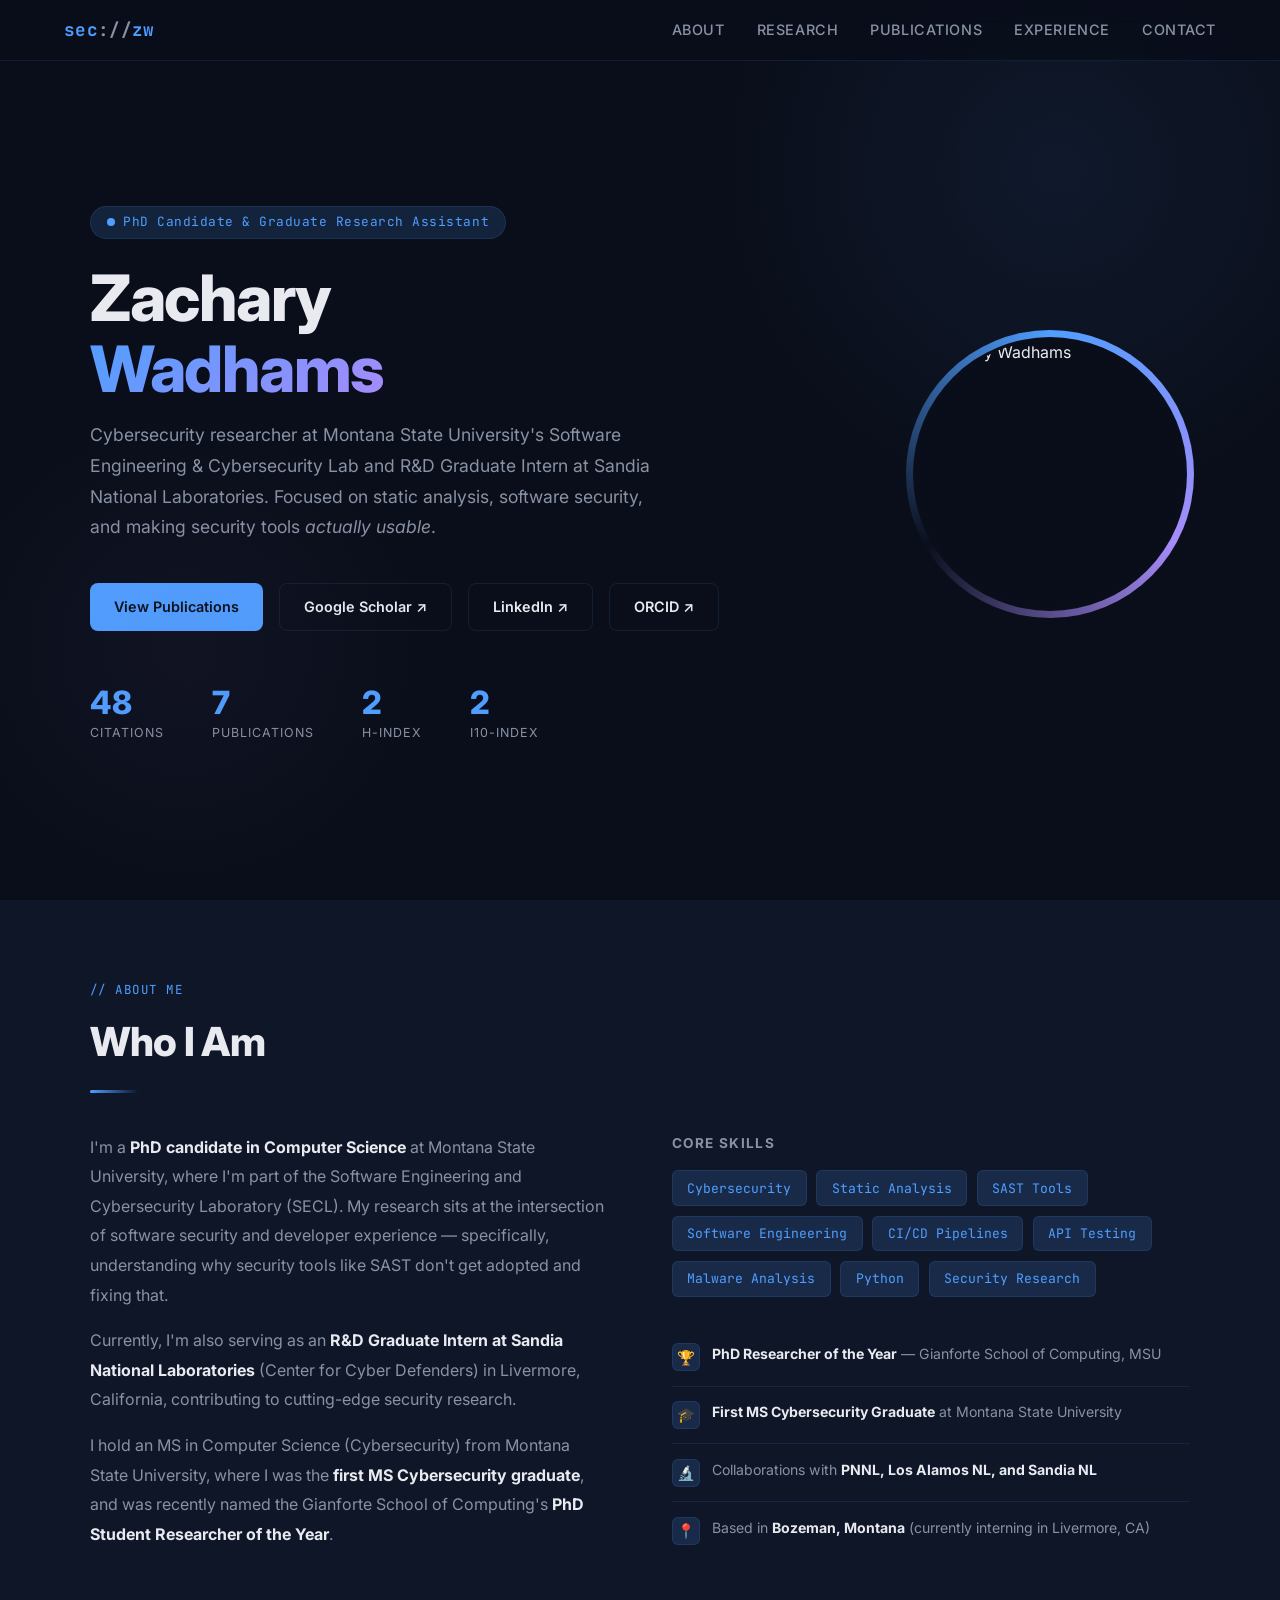
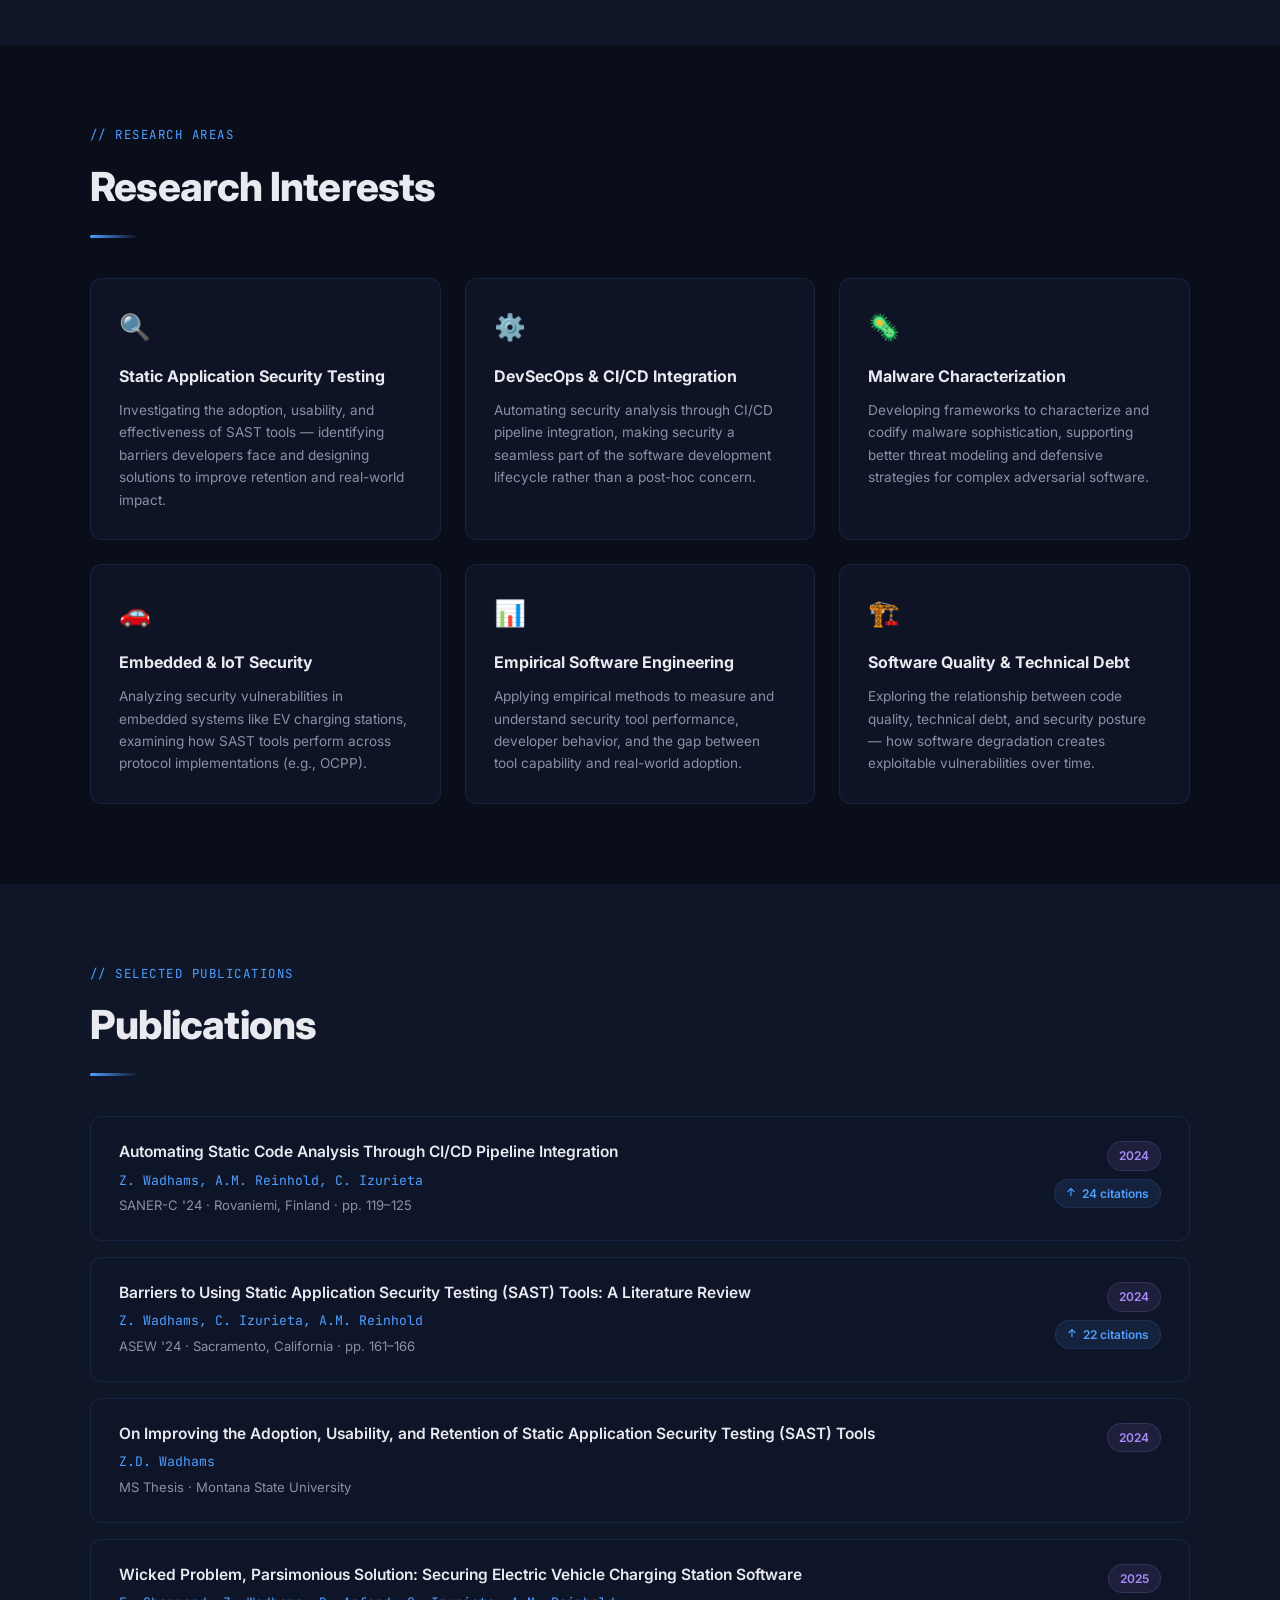
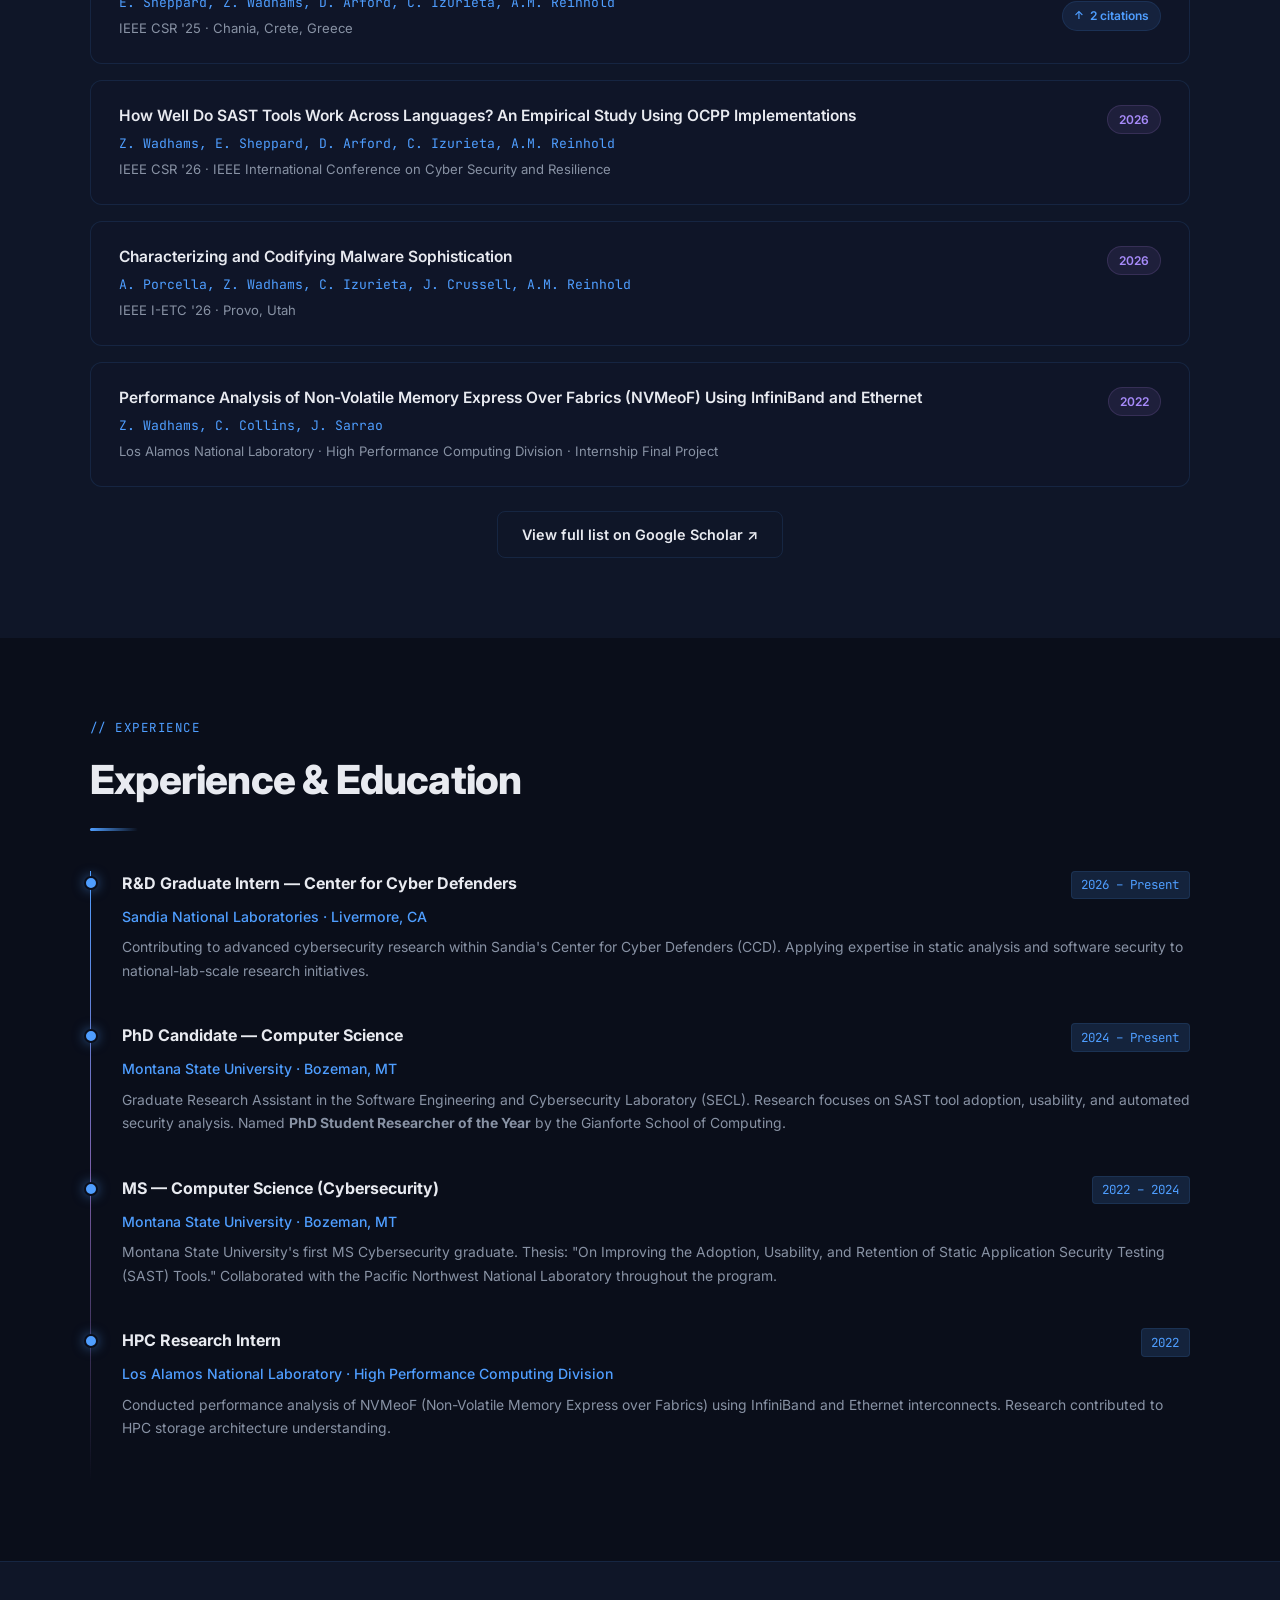
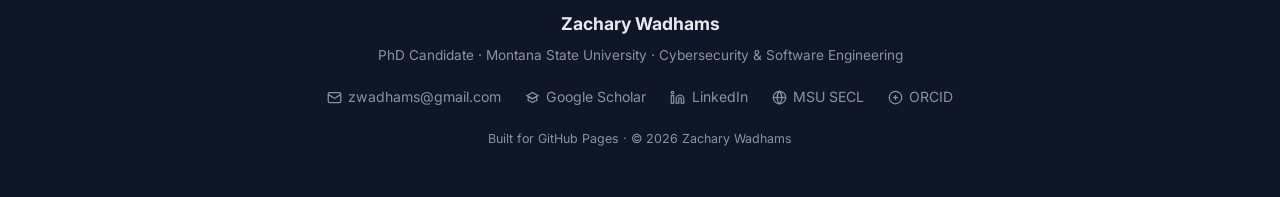
==== outputs/index.html @ 731e9919 "init" ====
<!DOCTYPE html>
<html lang="en">
<head>
  <meta charset="UTF-8" />
  <meta name="viewport" content="width=device-width, initial-scale=1.0" />
  <title>Zachary Wadhams | PhD Candidate in Cybersecurity</title>
  <link rel="preconnect" href="https://fonts.googleapis.com" />
  <link rel="preconnect" href="https://fonts.gstatic.com" crossorigin />
  <link href="https://fonts.googleapis.com/css2?family=Inter:wght@300;400;500;600;700;800&family=JetBrains+Mono:wght@400;500&display=swap" rel="stylesheet" />
  <style>
    :root {
      --bg: #0a0e1a;
      --bg2: #0f1628;
      --bg3: #141c35;
      --accent: #4f9eff;
      --accent2: #7b5ea7;
      --accent-glow: rgba(79, 158, 255, 0.15);
      --text: #e8eaf0;
      --text-muted: #8892a4;
      --border: rgba(79, 158, 255, 0.12);
      --card: rgba(15, 22, 40, 0.8);
    }

    * { margin: 0; padding: 0; box-sizing: border-box; }
    html { scroll-behavior: smooth; }

    body {
      font-family: 'Inter', sans-serif;
      background: var(--bg);
      color: var(--text);
      line-height: 1.6;
      overflow-x: hidden;
    }

    /* ── Nav ── */
    nav {
      position: fixed;
      top: 0; left: 0; right: 0;
      z-index: 100;
      display: flex;
      justify-content: space-between;
      align-items: center;
      padding: 1rem 4rem;
      background: rgba(10, 14, 26, 0.85);
      backdrop-filter: blur(12px);
      border-bottom: 1px solid var(--border);
    }

    nav .logo {
      font-weight: 700;
      font-size: 1.1rem;
      color: var(--accent);
      letter-spacing: 0.02em;
      font-family: 'JetBrains Mono', monospace;
    }

    nav .logo span { color: var(--text-muted); }

    nav ul {
      list-style: none;
      display: flex;
      gap: 2rem;
    }

    nav ul li a {
      text-decoration: none;
      color: var(--text-muted);
      font-size: 0.9rem;
      font-weight: 500;
      letter-spacing: 0.04em;
      text-transform: uppercase;
      transition: color 0.2s;
    }

    nav ul li a:hover { color: var(--accent); }

    /* ── Hero ── */
    #hero {
      min-height: 100vh;
      display: flex;
      align-items: center;
      padding: 8rem 4rem 5rem;
      position: relative;
      overflow: hidden;
    }

    #hero::before {
      content: '';
      position: absolute;
      top: -20%; right: -10%;
      width: 700px; height: 700px;
      background: radial-gradient(circle, rgba(79,158,255,0.08) 0%, transparent 70%);
      pointer-events: none;
    }

    #hero::after {
      content: '';
      position: absolute;
      bottom: 0; left: -5%;
      width: 500px; height: 500px;
      background: radial-gradient(circle, rgba(123,94,167,0.06) 0%, transparent 70%);
      pointer-events: none;
    }

    .hero-inner {
      max-width: 1100px;
      margin: 0 auto;
      width: 100%;
      display: grid;
      grid-template-columns: 1fr auto;
      gap: 5rem;
      align-items: center;
    }

    .hero-tag {
      display: inline-flex;
      align-items: center;
      gap: 0.5rem;
      background: var(--accent-glow);
      border: 1px solid var(--border);
      border-radius: 100px;
      padding: 0.35rem 1rem;
      font-size: 0.8rem;
      font-family: 'JetBrains Mono', monospace;
      color: var(--accent);
      margin-bottom: 1.5rem;
      letter-spacing: 0.04em;
    }

    .hero-tag::before {
      content: '';
      width: 8px; height: 8px;
      border-radius: 50%;
      background: var(--accent);
      animation: blink 2s infinite;
    }

    @keyframes blink {
      0%, 100% { opacity: 1; transform: scale(1); }
      50% { opacity: 0.4; transform: scale(0.75); }
    }

    h1 {
      font-size: clamp(2.8rem, 5vw, 4.5rem);
      font-weight: 800;
      line-height: 1.1;
      letter-spacing: -0.02em;
      margin-bottom: 1rem;
    }

    h1 .gradient {
      background: linear-gradient(135deg, var(--accent) 0%, #a78bfa 100%);
      -webkit-background-clip: text;
      -webkit-text-fill-color: transparent;
      background-clip: text;
    }

    .hero-sub {
      font-size: 1.1rem;
      color: var(--text-muted);
      max-width: 560px;
      margin-bottom: 2.5rem;
      line-height: 1.75;
    }

    .hero-links {
      display: flex;
      flex-wrap: wrap;
      gap: 1rem;
      margin-bottom: 3.5rem;
    }

    .btn {
      display: inline-flex;
      align-items: center;
      gap: 0.5rem;
      padding: 0.7rem 1.5rem;
      border-radius: 8px;
      font-size: 0.9rem;
      font-weight: 600;
      text-decoration: none;
      transition: all 0.2s;
      cursor: pointer;
    }

    .btn-primary {
      background: var(--accent);
      color: #0a0e1a;
    }

    .btn-primary:hover {
      background: #70b2ff;
      transform: translateY(-1px);
      box-shadow: 0 8px 24px rgba(79,158,255,0.3);
    }

    .btn-ghost {
      background: transparent;
      color: var(--text);
      border: 1px solid var(--border);
    }

    .btn-ghost:hover {
      border-color: var(--accent);
      color: var(--accent);
      transform: translateY(-1px);
    }

    .stats-row {
      display: flex;
      gap: 3rem;
      flex-wrap: wrap;
    }

    .stat { display: flex; flex-direction: column; }

    .stat-num {
      font-size: 2rem;
      font-weight: 800;
      color: var(--accent);
      line-height: 1;
    }

    .stat-label {
      font-size: 0.78rem;
      color: var(--text-muted);
      text-transform: uppercase;
      letter-spacing: 0.08em;
      margin-top: 0.25rem;
    }

    /* ── Headshot ── */
    .hero-photo-wrap {
      position: relative;
      flex-shrink: 0;
      width: 280px;
      height: 280px;
    }

    /* spinning conic gradient ring */
    .hero-photo-wrap::before {
      content: '';
      position: absolute;
      inset: -4px;
      border-radius: 50%;
      background: conic-gradient(
        from 0deg,
        var(--accent),
        #a78bfa,
        #0a0e1a,
        var(--accent)
      );
      animation: spin-ring 4s linear infinite;
      z-index: 0;
    }

    /* inner mask so the ring looks like a border */
    .hero-photo-wrap::after {
      content: '';
      position: absolute;
      inset: 3px;
      border-radius: 50%;
      background: var(--bg);
      z-index: 1;
    }

    @keyframes spin-ring {
      to { transform: rotate(360deg); }
    }

    .hero-photo-inner {
      position: absolute;
      inset: 6px;
      border-radius: 50%;
      overflow: hidden;
      z-index: 2;
    }

    .hero-photo-inner img {
      width: 100%;
      height: 100%;
      object-fit: cover;
      object-position: center top;
      display: block;
      filter: saturate(0.9) contrast(1.05);
      transition: filter 0.4s;
    }

    .hero-photo-wrap:hover .hero-photo-inner img {
      filter: saturate(1.1) contrast(1.1) brightness(1.05);
    }

    /* scanline overlay */
    .hero-photo-scanlines {
      position: absolute;
      inset: 6px;
      border-radius: 50%;
      z-index: 3;
      background: repeating-linear-gradient(
        to bottom,
        transparent,
        transparent 3px,
        rgba(0,0,0,0.06) 3px,
        rgba(0,0,0,0.06) 4px
      );
      pointer-events: none;
    }

    /* subtle corner glow */
    .hero-photo-glow {
      position: absolute;
      inset: -20px;
      border-radius: 50%;
      background: radial-gradient(circle, rgba(79,158,255,0.18) 0%, transparent 65%);
      z-index: 0;
      pointer-events: none;
    }

    /* ── Sections ── */
    section { padding: 5rem 4rem; }

    .section-inner {
      max-width: 1100px;
      margin: 0 auto;
    }

    .section-label {
      font-family: 'JetBrains Mono', monospace;
      font-size: 0.78rem;
      color: var(--accent);
      text-transform: uppercase;
      letter-spacing: 0.12em;
      margin-bottom: 0.6rem;
    }

    h2 {
      font-size: clamp(1.8rem, 3.5vw, 2.5rem);
      font-weight: 800;
      letter-spacing: -0.02em;
      margin-bottom: 1rem;
    }

    .section-divider {
      width: 48px;
      height: 3px;
      background: linear-gradient(90deg, var(--accent), transparent);
      border-radius: 2px;
      margin-bottom: 2.5rem;
    }

    /* ── About ── */
    #about { background: var(--bg2); }

    .about-grid {
      display: grid;
      grid-template-columns: 1fr 1fr;
      gap: 4rem;
      align-items: start;
    }

    .about-text p {
      color: var(--text-muted);
      line-height: 1.85;
      margin-bottom: 1rem;
    }

    .about-text p strong { color: var(--text); }

    .about-skills h3 {
      font-size: 0.85rem;
      text-transform: uppercase;
      letter-spacing: 0.1em;
      color: var(--text-muted);
      margin-bottom: 1rem;
    }

    .skill-tags {
      display: flex;
      flex-wrap: wrap;
      gap: 0.6rem;
    }

    .skill-tag {
      background: var(--accent-glow);
      border: 1px solid var(--border);
      border-radius: 6px;
      padding: 0.4rem 0.9rem;
      font-size: 0.82rem;
      color: var(--accent);
      font-family: 'JetBrains Mono', monospace;
    }

    .about-achievements { margin-top: 2rem; }

    .achievement {
      display: flex;
      align-items: flex-start;
      gap: 0.75rem;
      padding: 0.9rem 0;
      border-bottom: 1px solid var(--border);
    }

    .achievement:last-child { border-bottom: none; }

    .achievement-icon {
      width: 28px; height: 28px;
      border-radius: 6px;
      background: var(--accent-glow);
      border: 1px solid var(--border);
      display: flex;
      align-items: center;
      justify-content: center;
      flex-shrink: 0;
      font-size: 0.9rem;
    }

    .achievement p {
      font-size: 0.88rem;
      color: var(--text-muted);
      line-height: 1.5;
      margin: 0 !important;
    }

    .achievement p strong { color: var(--text); }

    /* ── Research ── */
    #research { background: var(--bg); }

    .research-grid {
      display: grid;
      grid-template-columns: repeat(3, 1fr);
      gap: 1.5rem;
    }

    .research-card {
      background: var(--card);
      border: 1px solid var(--border);
      border-radius: 12px;
      padding: 1.75rem;
      transition: all 0.25s;
      position: relative;
      overflow: hidden;
    }

    .research-card::before {
      content: '';
      position: absolute;
      top: 0; left: 0; right: 0;
      height: 2px;
      background: linear-gradient(90deg, var(--accent), var(--accent2));
      opacity: 0;
      transition: opacity 0.25s;
    }

    .research-card:hover {
      border-color: rgba(79,158,255,0.3);
      transform: translateY(-3px);
      box-shadow: 0 12px 32px rgba(0,0,0,0.3);
    }

    .research-card:hover::before { opacity: 1; }

    .research-icon { font-size: 1.6rem; margin-bottom: 1rem; }

    .research-card h3 {
      font-size: 1rem;
      font-weight: 700;
      margin-bottom: 0.6rem;
    }

    .research-card p {
      font-size: 0.85rem;
      color: var(--text-muted);
      line-height: 1.65;
    }

    /* ── Publications ── */
    #publications { background: var(--bg2); }

    .pub-list { display: flex; flex-direction: column; gap: 1rem; }

    .pub-card {
      background: var(--card);
      border: 1px solid var(--border);
      border-radius: 12px;
      padding: 1.5rem 1.75rem;
      display: grid;
      grid-template-columns: 1fr auto;
      gap: 1rem;
      align-items: start;
      transition: all 0.2s;
    }

    .pub-card:hover {
      border-color: rgba(79,158,255,0.3);
      transform: translateX(4px);
    }

    .pub-title {
      font-size: 0.97rem;
      font-weight: 600;
      margin-bottom: 0.4rem;
      line-height: 1.4;
    }

    .pub-authors {
      font-size: 0.82rem;
      color: var(--accent);
      margin-bottom: 0.3rem;
      font-family: 'JetBrains Mono', monospace;
    }

    .pub-venue { font-size: 0.82rem; color: var(--text-muted); }

    .pub-badges {
      display: flex;
      flex-direction: column;
      align-items: flex-end;
      gap: 0.5rem;
    }

    .badge {
      display: inline-flex;
      align-items: center;
      gap: 0.35rem;
      padding: 0.25rem 0.7rem;
      border-radius: 100px;
      font-size: 0.75rem;
      font-weight: 600;
      white-space: nowrap;
    }

    .badge-year {
      background: rgba(123,94,167,0.15);
      border: 1px solid rgba(123,94,167,0.25);
      color: #a78bfa;
    }

    .badge-cite {
      background: rgba(79,158,255,0.1);
      border: 1px solid var(--border);
      color: var(--accent);
    }

    .badge-cite::before { content: '↑'; font-size: 0.7rem; }

    /* ── Experience ── */
    #experience { background: var(--bg); }

    .timeline { position: relative; padding-left: 2rem; }

    .timeline::before {
      content: '';
      position: absolute;
      left: 0; top: 0; bottom: 0;
      width: 1px;
      background: linear-gradient(180deg, var(--accent), var(--accent2), transparent);
    }

    .timeline-item { position: relative; padding-bottom: 2.5rem; }

    .timeline-item::before {
      content: '';
      position: absolute;
      left: -2.35rem;
      top: 0.35rem;
      width: 10px; height: 10px;
      border-radius: 50%;
      background: var(--accent);
      border: 2px solid var(--bg);
      box-shadow: 0 0 12px rgba(79,158,255,0.5);
    }

    .timeline-header {
      display: flex;
      align-items: flex-start;
      justify-content: space-between;
      flex-wrap: wrap;
      gap: 0.5rem;
      margin-bottom: 0.4rem;
    }

    .timeline-title { font-size: 1rem; font-weight: 700; }

    .timeline-period {
      font-size: 0.78rem;
      font-family: 'JetBrains Mono', monospace;
      color: var(--accent);
      background: var(--accent-glow);
      border: 1px solid var(--border);
      padding: 0.2rem 0.6rem;
      border-radius: 4px;
    }

    .timeline-org {
      font-size: 0.88rem;
      color: var(--accent);
      margin-bottom: 0.5rem;
      font-weight: 500;
    }

    .timeline-desc {
      font-size: 0.87rem;
      color: var(--text-muted);
      line-height: 1.7;
    }

    /* ── Footer ── */
    footer {
      background: var(--bg2);
      border-top: 1px solid var(--border);
      padding: 3rem 4rem;
      text-align: center;
    }

    .footer-inner { max-width: 1100px; margin: 0 auto; }

    .footer-name {
      font-size: 1.1rem;
      font-weight: 700;
      margin-bottom: 0.4rem;
    }

    .footer-links {
      display: flex;
      justify-content: center;
      gap: 1.5rem;
      margin: 1.25rem 0;
      flex-wrap: wrap;
    }

    .footer-links a {
      text-decoration: none;
      color: var(--text-muted);
      font-size: 0.88rem;
      display: flex;
      align-items: center;
      gap: 0.4rem;
      transition: color 0.2s;
    }

    .footer-links a:hover { color: var(--accent); }

    .footer-copy {
      font-size: 0.78rem;
      color: var(--text-muted);
      margin-top: 1rem;
    }

    /* ── Responsive ── */
    @media (max-width: 1000px) {
      .hero-inner { grid-template-columns: 1fr; }
      .hero-photo-wrap { display: none; }
    }

    @media (max-width: 900px) {
      nav { padding: 1rem 1.5rem; }
      nav ul { gap: 1.2rem; }
      section, #hero { padding: 4rem 1.5rem; }
      footer { padding: 2.5rem 1.5rem; }
      .about-grid { grid-template-columns: 1fr; gap: 2rem; }
      .research-grid { grid-template-columns: 1fr 1fr; }
      .pub-card { grid-template-columns: 1fr; }
      .pub-badges { flex-direction: row; }
    }

    @media (max-width: 600px) {
      nav ul { display: none; }
      h1 { font-size: 2.4rem; }
      .research-grid { grid-template-columns: 1fr; }
      .stats-row { gap: 1.5rem; }
    }
  </style>
</head>
<body>

<!-- ── Nav ── -->
<nav>
  <div class="logo">sec<span>://</span>zw</div>
  <ul>
    <li><a href="#about">About</a></li>
    <li><a href="#research">Research</a></li>
    <li><a href="#publications">Publications</a></li>
    <li><a href="#experience">Experience</a></li>
    <li><a href="mailto:zwadhams@gmail.com">Contact</a></li>
  </ul>
</nav>

<!-- ── Hero ── -->
<section id="hero">
  <div class="hero-inner">
    <div class="hero-content">
      <div class="hero-tag">PhD Candidate &amp; Graduate Research Assistant</div>
      <h1>
        Zachary<br />
        <span class="gradient">Wadhams</span>
      </h1>
      <p class="hero-sub">
        Cybersecurity researcher at Montana State University's Software Engineering &amp; Cybersecurity Lab
        and R&amp;D Graduate Intern at Sandia National Laboratories.
        Focused on static analysis, software security, and making security tools <em>actually usable</em>.
      </p>
      <div class="hero-links">
        <a class="btn btn-primary" href="#publications">View Publications</a>
        <a class="btn btn-ghost" href="https://scholar.google.com/citations?user=fcOP0tgAAAAJ&hl=en" target="_blank" rel="noopener">Google Scholar ↗</a>
        <a class="btn btn-ghost" href="https://www.linkedin.com/in/zachary-wadhams-452305192/" target="_blank" rel="noopener">LinkedIn ↗</a>
        <a class="btn btn-ghost" href="https://orcid.org/0000-0001-6457-0975" target="_blank" rel="noopener">ORCID ↗</a>
      </div>
      <div class="stats-row">
        <div class="stat">
          <span class="stat-num" id="stat-citations">48</span>
          <span class="stat-label">Citations</span>
        </div>
        <div class="stat">
          <span class="stat-num">7</span>
          <span class="stat-label">Publications</span>
        </div>
        <div class="stat">
          <span class="stat-num" id="stat-hindex">2</span>
          <span class="stat-label">h-index</span>
        </div>
        <div class="stat">
          <span class="stat-num" id="stat-i10">2</span>
          <span class="stat-label">i10-index</span>
        </div>
      </div>
    </div>

    <!-- Headshot -->
    <div class="hero-photo-wrap">
      <div class="hero-photo-glow"></div>
      <div class="hero-photo-inner">
        <img src="headshot.jpg" alt="Zachary Wadhams" />
      </div>
      <div class="hero-photo-scanlines"></div>
    </div>
  </div>
</section>

<!-- ── About ── -->
<section id="about">
  <div class="section-inner">
    <div class="section-label">// about me</div>
    <h2>Who I Am</h2>
    <div class="section-divider"></div>
    <div class="about-grid">
      <div class="about-text">
        <p>
          I'm a <strong>PhD candidate in Computer Science</strong> at Montana State University,
          where I'm part of the Software Engineering and Cybersecurity Laboratory (SECL).
          My research sits at the intersection of software security and developer experience —
          specifically, understanding why security tools like SAST don't get adopted and fixing that.
        </p>
        <p>
          Currently, I'm also serving as an <strong>R&amp;D Graduate Intern at Sandia National
          Laboratories</strong> (Center for Cyber Defenders) in Livermore, California, contributing
          to cutting-edge security research.
        </p>
        <p>
          I hold an MS in Computer Science (Cybersecurity) from Montana State University, where I was
          the <strong>first MS Cybersecurity graduate</strong>, and was recently named the
          Gianforte School of Computing's <strong>PhD Student Researcher of the Year</strong>.
        </p>
      </div>
      <div>
        <div class="about-skills">
          <h3>Core Skills</h3>
          <div class="skill-tags">
            <span class="skill-tag">Cybersecurity</span>
            <span class="skill-tag">Static Analysis</span>
            <span class="skill-tag">SAST Tools</span>
            <span class="skill-tag">Software Engineering</span>
            <span class="skill-tag">CI/CD Pipelines</span>
            <span class="skill-tag">API Testing</span>
            <span class="skill-tag">Malware Analysis</span>
            <span class="skill-tag">Python</span>
            <span class="skill-tag">Security Research</span>
          </div>
        </div>
        <div class="about-achievements">
          <div class="achievement">
            <div class="achievement-icon">🏆</div>
            <p><strong>PhD Researcher of the Year</strong> — Gianforte School of Computing, MSU</p>
          </div>
          <div class="achievement">
            <div class="achievement-icon">🎓</div>
            <p><strong>First MS Cybersecurity Graduate</strong> at Montana State University</p>
          </div>
          <div class="achievement">
            <div class="achievement-icon">🔬</div>
            <p>Collaborations with <strong>PNNL, Los Alamos NL, and Sandia NL</strong></p>
          </div>
          <div class="achievement">
            <div class="achievement-icon">📍</div>
            <p>Based in <strong>Bozeman, Montana</strong> (currently interning in Livermore, CA)</p>
          </div>
        </div>
      </div>
    </div>
  </div>
</section>

<!-- ── Research ── -->
<section id="research">
  <div class="section-inner">
    <div class="section-label">// research areas</div>
    <h2>Research Interests</h2>
    <div class="section-divider"></div>
    <div class="research-grid">
      <div class="research-card">
        <div class="research-icon">🔍</div>
        <h3>Static Application Security Testing</h3>
        <p>Investigating the adoption, usability, and effectiveness of SAST tools — identifying barriers
        developers face and designing solutions to improve retention and real-world impact.</p>
      </div>
      <div class="research-card">
        <div class="research-icon">⚙️</div>
        <h3>DevSecOps &amp; CI/CD Integration</h3>
        <p>Automating security analysis through CI/CD pipeline integration, making security a seamless
        part of the software development lifecycle rather than a post-hoc concern.</p>
      </div>
      <div class="research-card">
        <div class="research-icon">🦠</div>
        <h3>Malware Characterization</h3>
        <p>Developing frameworks to characterize and codify malware sophistication, supporting better
        threat modeling and defensive strategies for complex adversarial software.</p>
      </div>
      <div class="research-card">
        <div class="research-icon">🚗</div>
        <h3>Embedded &amp; IoT Security</h3>
        <p>Analyzing security vulnerabilities in embedded systems like EV charging stations, examining
        how SAST tools perform across protocol implementations (e.g., OCPP).</p>
      </div>
      <div class="research-card">
        <div class="research-icon">📊</div>
        <h3>Empirical Software Engineering</h3>
        <p>Applying empirical methods to measure and understand security tool performance, developer
        behavior, and the gap between tool capability and real-world adoption.</p>
      </div>
      <div class="research-card">
        <div class="research-icon">🏗️</div>
        <h3>Software Quality &amp; Technical Debt</h3>
        <p>Exploring the relationship between code quality, technical debt, and security posture —
        how software degradation creates exploitable vulnerabilities over time.</p>
      </div>
    </div>
  </div>
</section>

<!-- ── Publications ── -->
<section id="publications">
  <div class="section-inner">
    <div class="section-label">// selected publications</div>
    <h2>Publications</h2>
    <div class="section-divider"></div>
    <div class="pub-list">

      <div class="pub-card">
        <div>
          <div class="pub-title">Automating Static Code Analysis Through CI/CD Pipeline Integration</div>
          <div class="pub-authors">Z. Wadhams, A.M. Reinhold, C. Izurieta</div>
          <div class="pub-venue">SANER-C '24 · Rovaniemi, Finland · pp. 119–125</div>
        </div>
        <div class="pub-badges">
          <span class="badge badge-year">2024</span>
          <span class="badge badge-cite" id="cite-0">24 citations</span>
        </div>
      </div>

      <div class="pub-card">
        <div>
          <div class="pub-title">Barriers to Using Static Application Security Testing (SAST) Tools: A Literature Review</div>
          <div class="pub-authors">Z. Wadhams, C. Izurieta, A.M. Reinhold</div>
          <div class="pub-venue">ASEW '24 · Sacramento, California · pp. 161–166</div>
        </div>
        <div class="pub-badges">
          <span class="badge badge-year">2024</span>
          <span class="badge badge-cite" id="cite-1">22 citations</span>
        </div>
      </div>

      <div class="pub-card">
        <div>
          <div class="pub-title">On Improving the Adoption, Usability, and Retention of Static Application Security Testing (SAST) Tools</div>
          <div class="pub-authors">Z.D. Wadhams</div>
          <div class="pub-venue">MS Thesis · Montana State University</div>
        </div>
        <div class="pub-badges">
          <span class="badge badge-year">2024</span>
        </div>
      </div>

      <div class="pub-card">
        <div>
          <div class="pub-title">Wicked Problem, Parsimonious Solution: Securing Electric Vehicle Charging Station Software</div>
          <div class="pub-authors">E. Sheppard, Z. Wadhams, D. Arford, C. Izurieta, A.M. Reinhold</div>
          <div class="pub-venue">IEEE CSR '25 · Chania, Crete, Greece</div>
        </div>
        <div class="pub-badges">
          <span class="badge badge-year">2025</span>
          <span class="badge badge-cite" id="cite-2">2 citations</span>
        </div>
      </div>

      <div class="pub-card">
        <div>
          <div class="pub-title">How Well Do SAST Tools Work Across Languages? An Empirical Study Using OCPP Implementations</div>
          <div class="pub-authors">Z. Wadhams, E. Sheppard, D. Arford, C. Izurieta, A.M. Reinhold</div>
          <div class="pub-venue">IEEE CSR '26 · IEEE International Conference on Cyber Security and Resilience</div>
        </div>
        <div class="pub-badges">
          <span class="badge badge-year">2026</span>
        </div>
      </div>

      <div class="pub-card">
        <div>
          <div class="pub-title">Characterizing and Codifying Malware Sophistication</div>
          <div class="pub-authors">A. Porcella, Z. Wadhams, C. Izurieta, J. Crussell, A.M. Reinhold</div>
          <div class="pub-venue">IEEE I-ETC '26 · Provo, Utah</div>
        </div>
        <div class="pub-badges">
          <span class="badge badge-year">2026</span>
        </div>
      </div>

      <div class="pub-card">
        <div>
          <div class="pub-title">Performance Analysis of Non-Volatile Memory Express Over Fabrics (NVMeoF) Using InfiniBand and Ethernet</div>
          <div class="pub-authors">Z. Wadhams, C. Collins, J. Sarrao</div>
          <div class="pub-venue">Los Alamos National Laboratory · High Performance Computing Division · Internship Final Project</div>
        </div>
        <div class="pub-badges">
          <span class="badge badge-year">2022</span>
        </div>
      </div>

    </div>
    <div style="margin-top:1.5rem; text-align:center;">
      <a class="btn btn-ghost" href="https://scholar.google.com/citations?user=fcOP0tgAAAAJ&hl=en" target="_blank" rel="noopener">
        View full list on Google Scholar ↗
      </a>
    </div>
  </div>
</section>

<!-- ── Experience ── -->
<section id="experience">
  <div class="section-inner">
    <div class="section-label">// experience</div>
    <h2>Experience &amp; Education</h2>
    <div class="section-divider"></div>
    <div class="timeline">

      <div class="timeline-item">
        <div class="timeline-header">
          <div class="timeline-title">R&amp;D Graduate Intern — Center for Cyber Defenders</div>
          <div class="timeline-period">2026 – Present</div>
        </div>
        <div class="timeline-org">Sandia National Laboratories · Livermore, CA</div>
        <div class="timeline-desc">
          Contributing to advanced cybersecurity research within Sandia's Center for Cyber Defenders (CCD).
          Applying expertise in static analysis and software security to national-lab-scale research initiatives.
        </div>
      </div>

      <div class="timeline-item">
        <div class="timeline-header">
          <div class="timeline-title">PhD Candidate — Computer Science</div>
          <div class="timeline-period">2024 – Present</div>
        </div>
        <div class="timeline-org">Montana State University · Bozeman, MT</div>
        <div class="timeline-desc">
          Graduate Research Assistant in the Software Engineering and Cybersecurity Laboratory (SECL).
          Research focuses on SAST tool adoption, usability, and automated security analysis.
          Named <strong>PhD Student Researcher of the Year</strong> by the Gianforte School of Computing.
        </div>
      </div>

      <div class="timeline-item">
        <div class="timeline-header">
          <div class="timeline-title">MS — Computer Science (Cybersecurity)</div>
          <div class="timeline-period">2022 – 2024</div>
        </div>
        <div class="timeline-org">Montana State University · Bozeman, MT</div>
        <div class="timeline-desc">
          Montana State University's first MS Cybersecurity graduate. Thesis: "On Improving the Adoption,
          Usability, and Retention of Static Application Security Testing (SAST) Tools."
          Collaborated with the Pacific Northwest National Laboratory throughout the program.
        </div>
      </div>

      <div class="timeline-item">
        <div class="timeline-header">
          <div class="timeline-title">HPC Research Intern</div>
          <div class="timeline-period">2022</div>
        </div>
        <div class="timeline-org">Los Alamos National Laboratory · High Performance Computing Division</div>
        <div class="timeline-desc">
          Conducted performance analysis of NVMeoF (Non-Volatile Memory Express over Fabrics) using
          InfiniBand and Ethernet interconnects. Research contributed to HPC storage architecture understanding.
        </div>
      </div>

    </div>
  </div>
</section>

<!-- ── Footer ── -->
<footer>
  <div class="footer-inner">
    <div class="footer-name">Zachary Wadhams</div>
    <p style="font-size:0.85rem; color:var(--text-muted);">PhD Candidate · Montana State University · Cybersecurity &amp; Software Engineering</p>
    <div class="footer-links">
      <a href="mailto:zwadhams@gmail.com">
        <svg width="15" height="15" viewBox="0 0 24 24" fill="none" stroke="currentColor" stroke-width="2"><rect x="2" y="4" width="20" height="16" rx="2"/><path d="m22 7-8.97 5.7a1.94 1.94 0 0 1-2.06 0L2 7"/></svg>
        zwadhams@gmail.com
      </a>
      <a href="https://scholar.google.com/citations?user=fcOP0tgAAAAJ&hl=en" target="_blank" rel="noopener">
        <svg width="15" height="15" viewBox="0 0 24 24" fill="none" stroke="currentColor" stroke-width="2"><path d="M12 14l9-5-9-5-9 5 9 5z"/><path d="M12 14l6.16-3.422a12.083 12.083 0 01.665 6.479A11.952 11.952 0 0012 20.055a11.952 11.952 0 00-6.824-2.998 12.078 12.078 0 01.665-6.479L12 14z"/></svg>
        Google Scholar
      </a>
      <a href="https://www.linkedin.com/in/zachary-wadhams-452305192/" target="_blank" rel="noopener">
        <svg width="15" height="15" viewBox="0 0 24 24" fill="none" stroke="currentColor" stroke-width="2"><path d="M16 8a6 6 0 0 1 6 6v7h-4v-7a2 2 0 0 0-2-2 2 2 0 0 0-2 2v7h-4v-7a6 6 0 0 1 6-6z"/><rect x="2" y="9" width="4" height="12"/><circle cx="4" cy="4" r="2"/></svg>
        LinkedIn
      </a>
      <a href="https://www.montana.edu/cyber/index.html" target="_blank" rel="noopener">
        <svg width="15" height="15" viewBox="0 0 24 24" fill="none" stroke="currentColor" stroke-width="2"><circle cx="12" cy="12" r="10"/><line x1="2" y1="12" x2="22" y2="12"/><path d="M12 2a15.3 15.3 0 0 1 4 10 15.3 15.3 0 0 1-4 10 15.3 15.3 0 0 1-4-10 15.3 15.3 0 0 1 4-10z"/></svg>
        MSU SECL
      </a>
      <a href="https://orcid.org/0000-0001-6457-0975" target="_blank" rel="noopener">
        <svg width="15" height="15" viewBox="0 0 24 24" fill="none" stroke="currentColor" stroke-width="2"><circle cx="12" cy="12" r="10"/><line x1="12" y1="8" x2="12" y2="16"/><line x1="8" y1="12" x2="16" y2="12"/></svg>
        ORCID
      </a>
    </div>
    <div class="footer-copy">Built for GitHub Pages · © 2026 Zachary Wadhams</div>
  </div>
</footer>

</body>
</html>
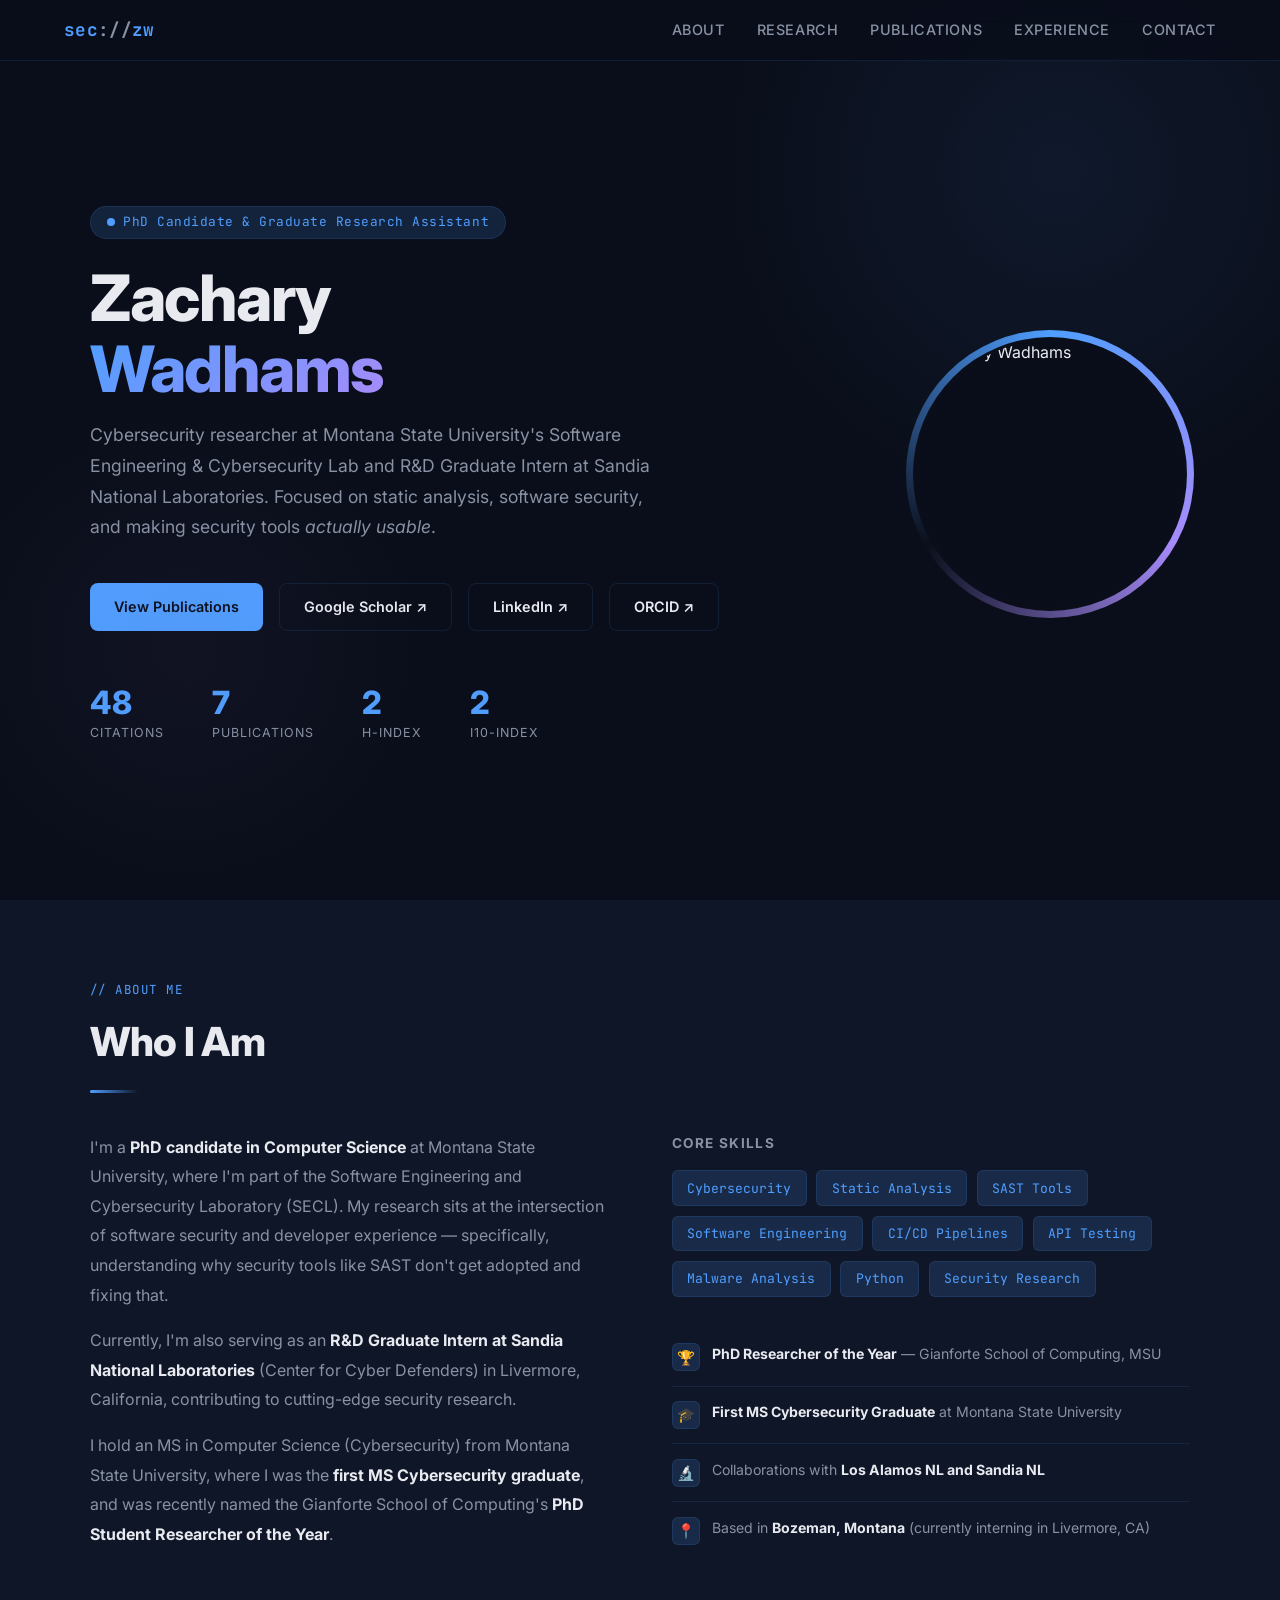
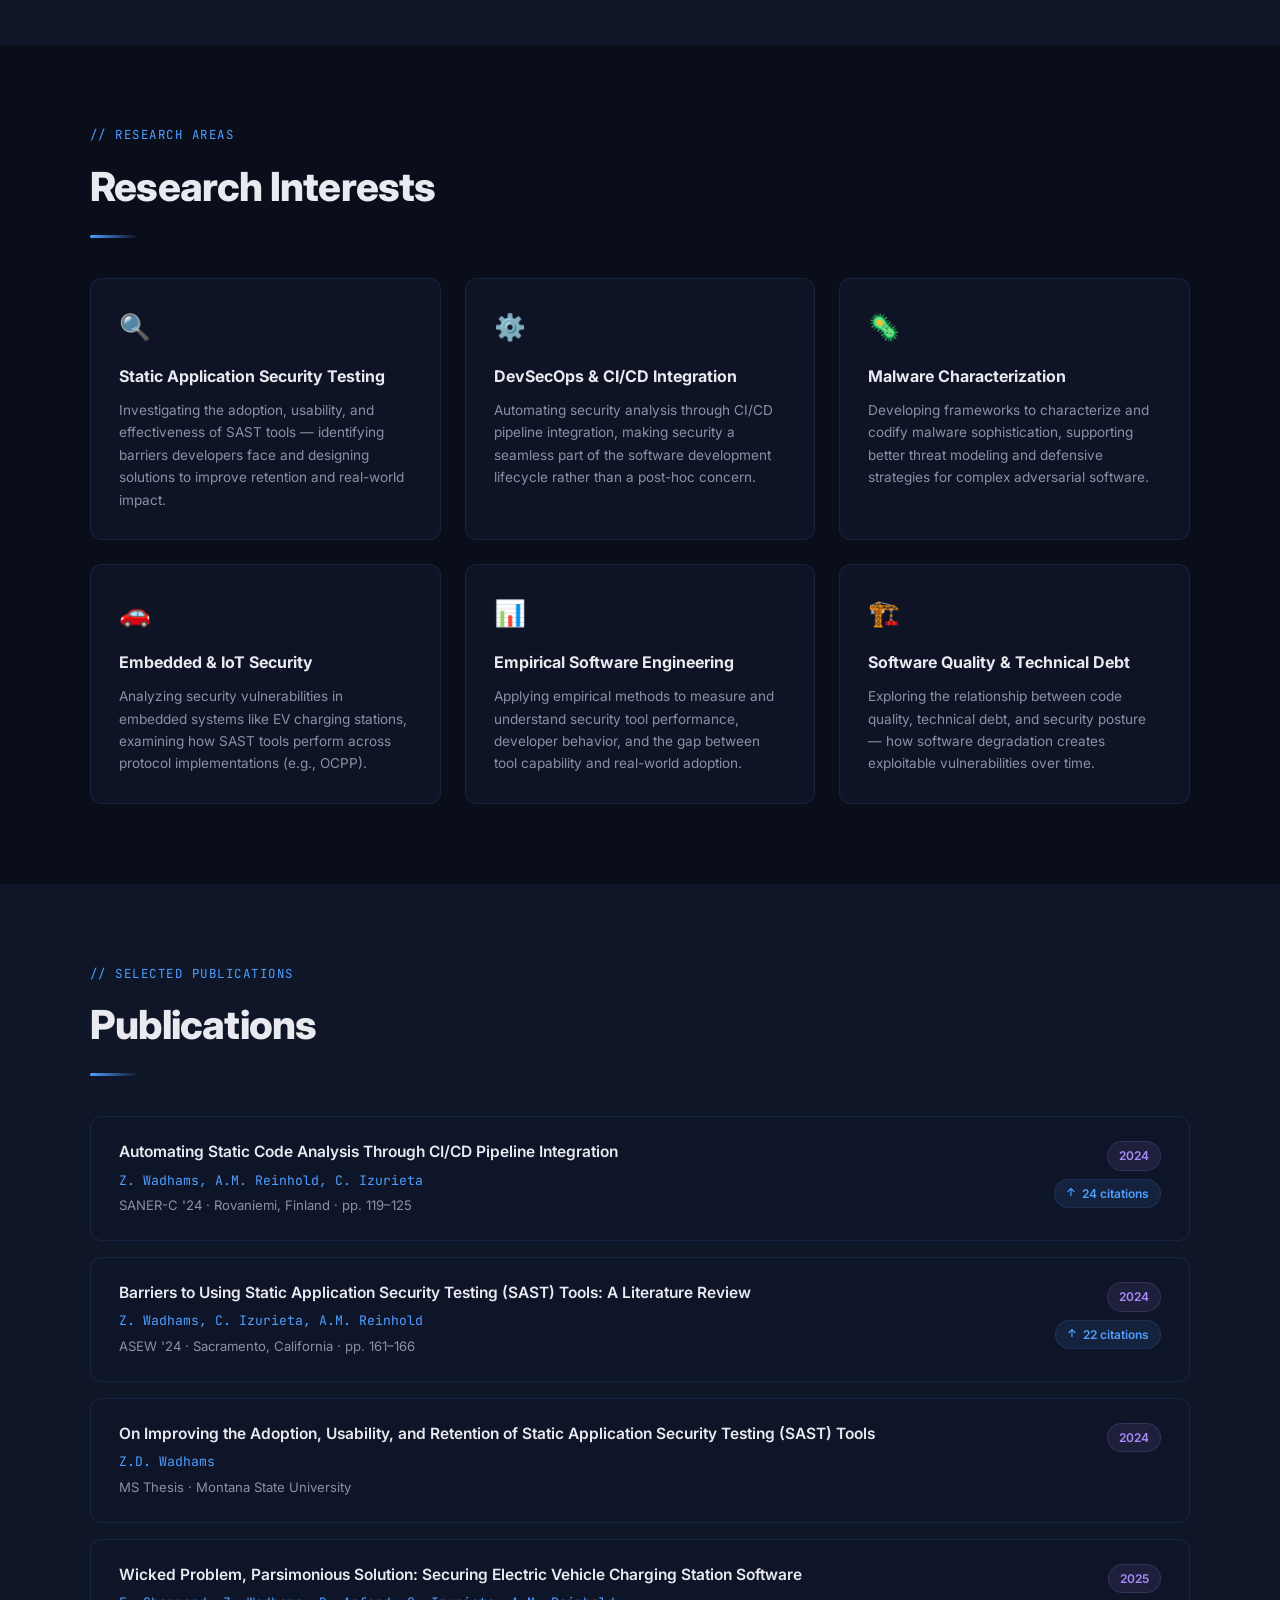
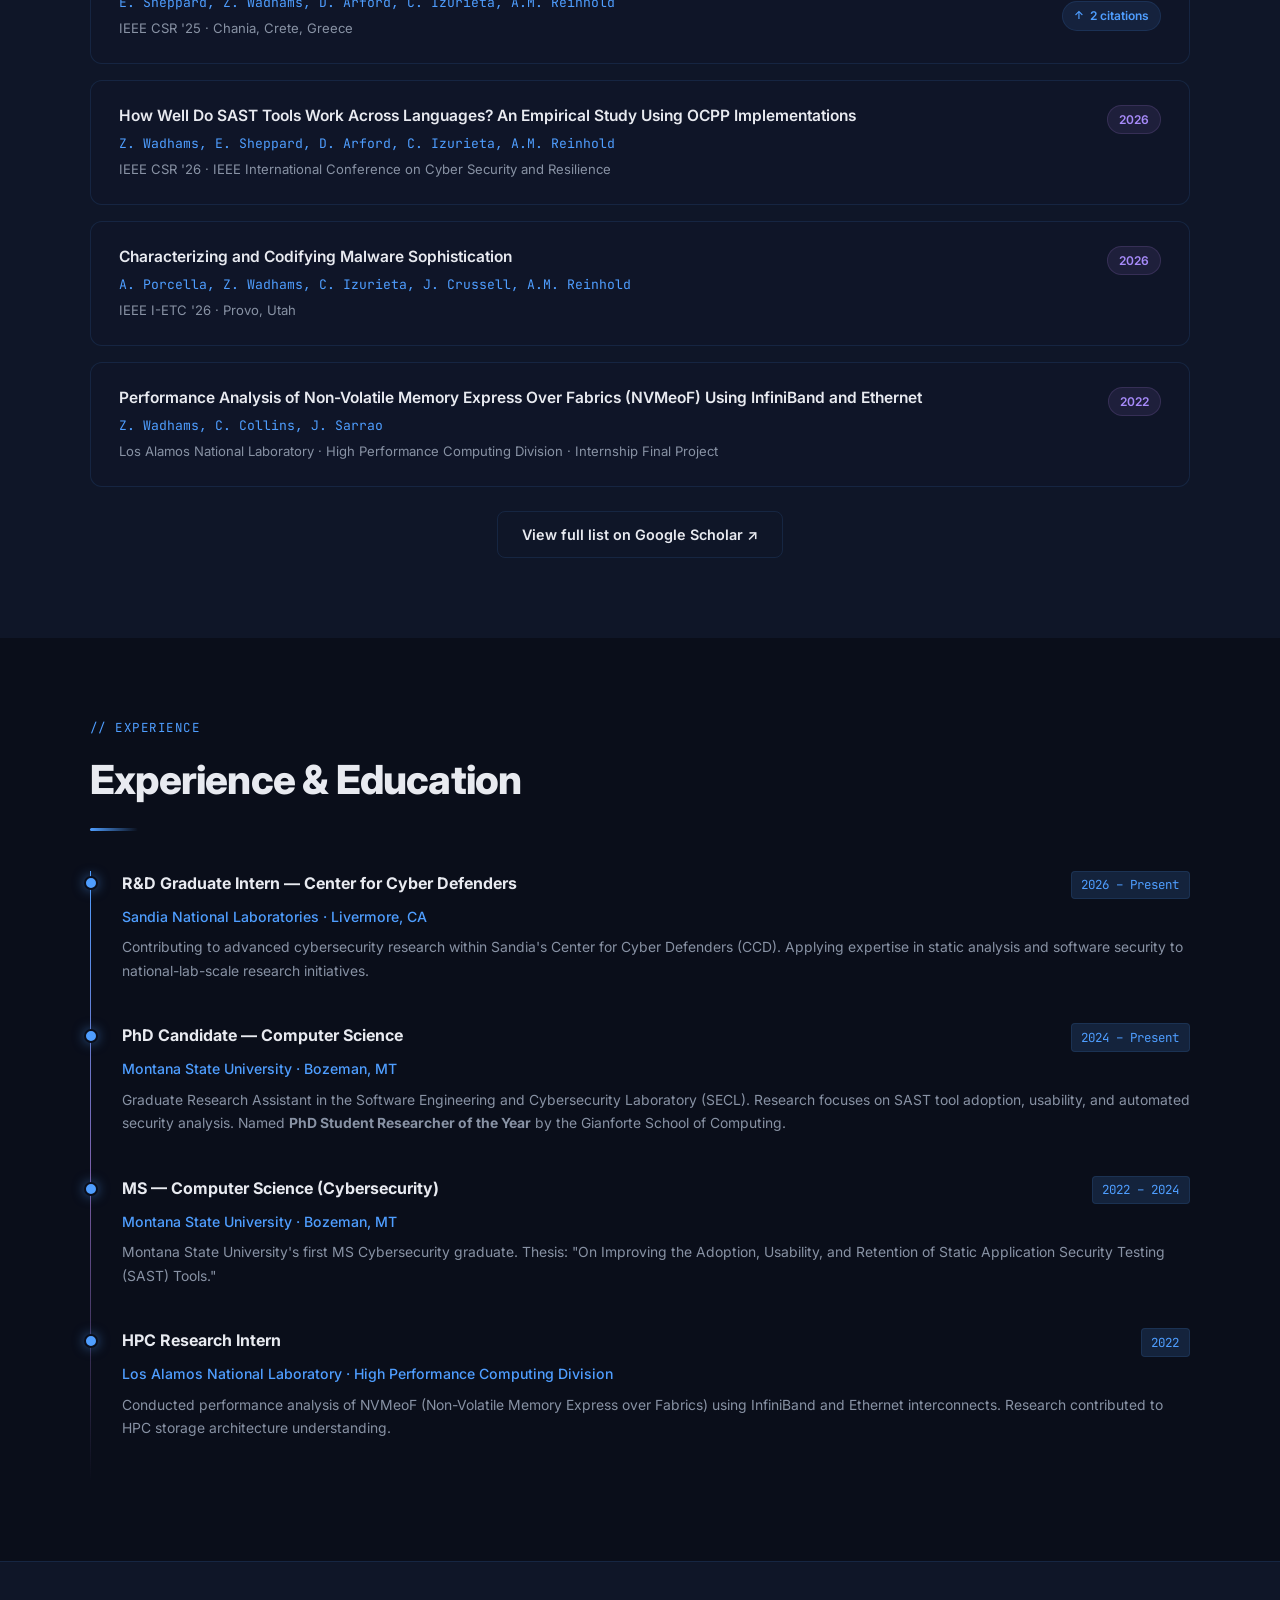
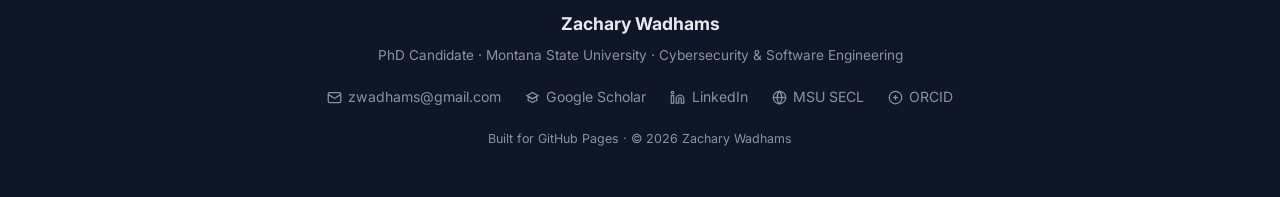
==== commit 63ee5000: "adds new workflows and reworks site" ====
--- a/outputs/index.html
+++ b/outputs/index.html
@@ -788,7 +788,7 @@
           </div>
           <div class="achievement">
             <div class="achievement-icon">🔬</div>
-            <p>Collaborations with <strong>PNNL, Los Alamos NL, and Sandia NL</strong></p>
+            <p>Collaborations with <strong>Los Alamos NL and Sandia NL</strong></p>
           </div>
           <div class="achievement">
             <div class="achievement-icon">📍</div>
@@ -986,7 +986,6 @@
         <div class="timeline-desc">
           Montana State University's first MS Cybersecurity graduate. Thesis: "On Improving the Adoption,
           Usability, and Retention of Static Application Security Testing (SAST) Tools."
-          Collaborated with the Pacific Northwest National Laboratory throughout the program.
         </div>
       </div>
 
